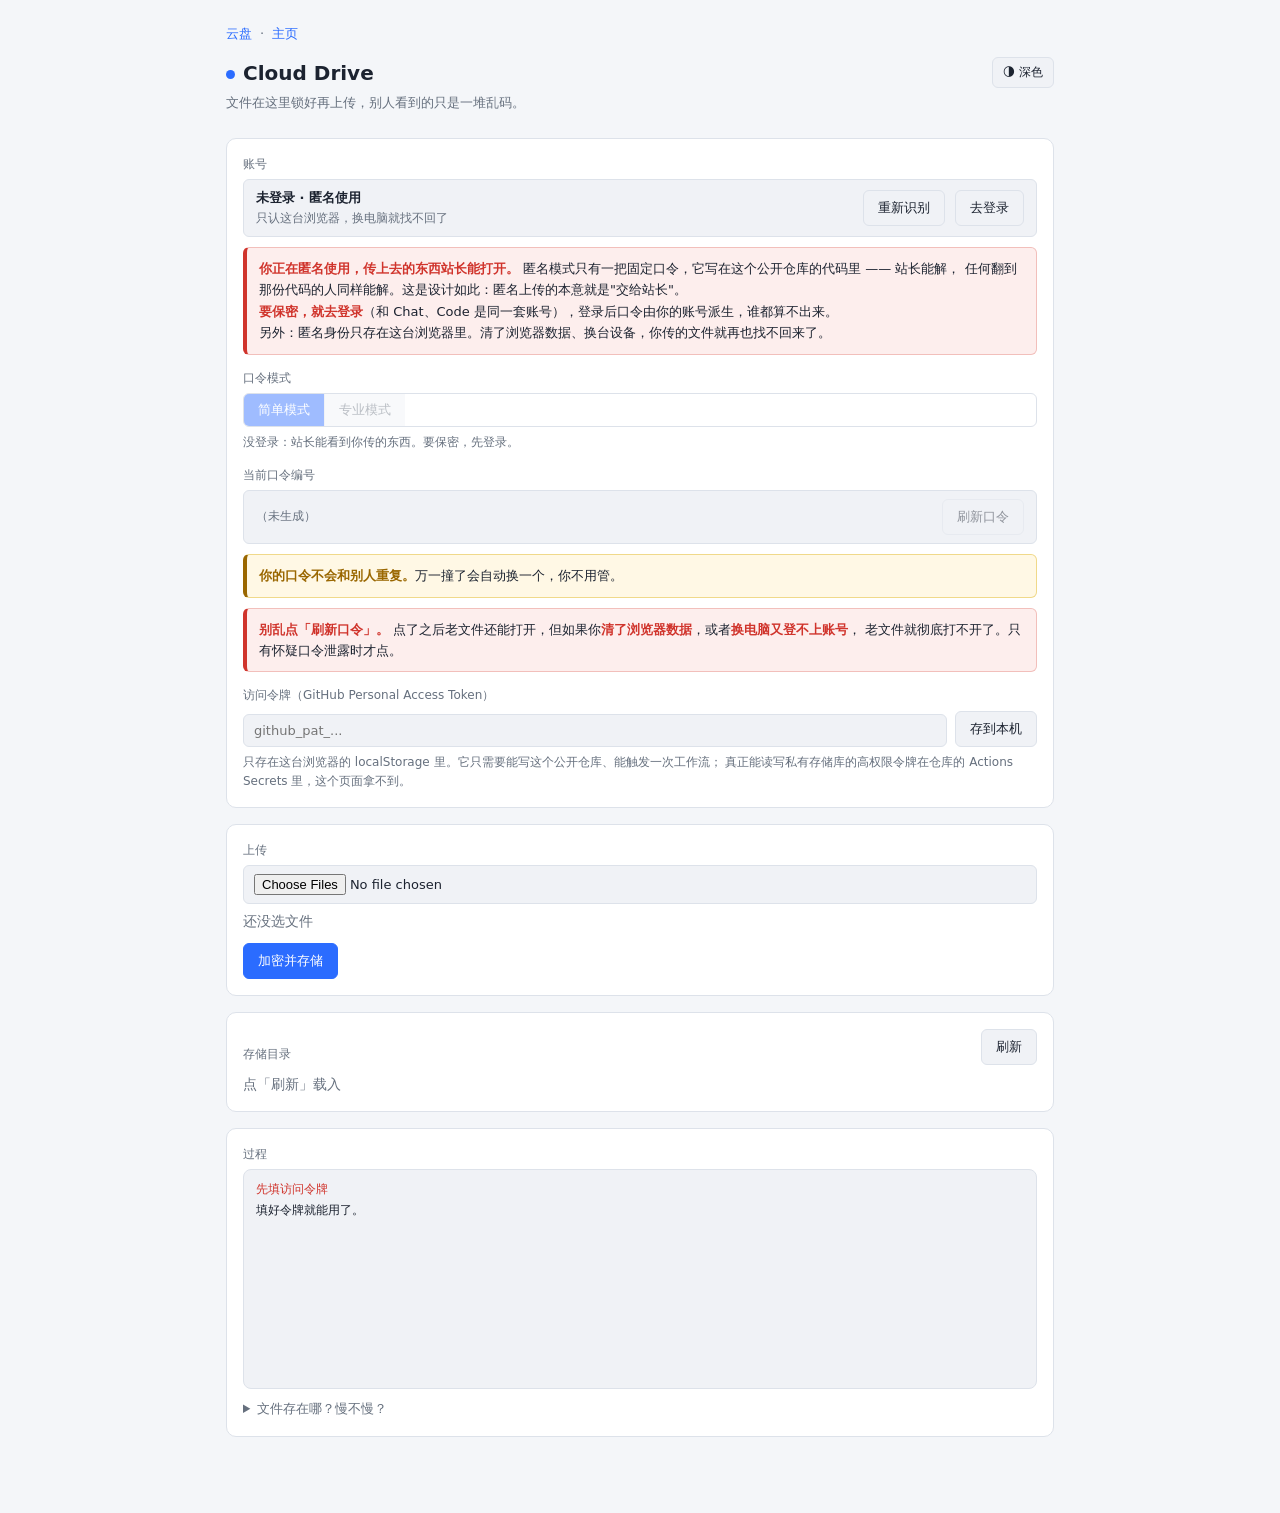
==== index.html @ 60f42d3f "更新 index.html" ====
<!DOCTYPE html>
<html lang="zh-CN">
<head>
<meta charset="utf-8">
<meta name="viewport" content="width=device-width, initial-scale=1">
<title>Cloud Drive</title>
<link rel="stylesheet" href="css/style.css">
<script>
  /* 主题：默认浅色。在页面画出来之前就定好，避免闪一下白 */
  (function () {
    var t = 'light';
    try { t = localStorage.getItem('cloud_drive_theme') || 'light'; } catch (e) {}
    document.documentElement.setAttribute('data-theme', t);
  })();
</script>
</head>
<body>
<div class="wrap">

  <nav class="nav">
    <a href="https://liuyiming2024.github.io/Cloud/">云盘</a>
    <span class="sep">·</span>
    <a href="https://liuyiming2024.github.io/">主页</a>
  </nav>


  <div class="top">
    <div class="grow">
      <h1><span class="dot"></span>Cloud Drive</h1>
      <div class="sub">文件在这里锁好再上传，别人看到的只是一堆乱码。</div>
    </div>
    <button id="theme" class="themebtn" title="切换浅色/深色">🌗 深色</button>
  </div>

  <!-- 账号与口令模式 -->
  <div class="panel">
    <label>账号</label>
    <div class="acct">
      <div class="who">
        <div class="nick" id="whoNick">未登录</div>
        <div class="src" id="whoSrc">在 Chat 或 Code 登录后回到本页，会自动认出你</div>
      </div>
      <button id="recheck">重新识别</button>
      <button id="toLogin">去登录</button>
      <button id="logout" style="display:none">退出</button>
    </div>
    <div id="needLogin" class="warn danger" style="display:none">
      <b>你正在匿名使用，传上去的东西站长能打开。</b>
      匿名模式只有一把固定口令，它写在这个公开仓库的代码里 —— 站长能解，
      任何翻到那份代码的人同样能解。这是设计如此：匿名上传的本意就是"交给站长"。
      <br><b>要保密，就去登录</b>（和 Chat、Code 是同一套账号），登录后口令由你的账号派生，谁都算不出来。
      <br>另外：匿名身份只存在这台浏览器里。清了浏览器数据、换台设备，你传的文件就再也找不回来了。
    </div>

    <div style="margin-top:14px">
      <label>口令模式</label>
      <div class="seg" id="modeSeg">
        <button data-mode="simple" class="on">简单模式</button>
        <button data-mode="pro">专业模式</button>
      </div>
      <div class="hint" id="modeHint"></div>
    </div>

    <!-- 简单模式：口令由账号算出 -->
    <div id="simpleBox" style="margin-top:14px">
      <label>当前口令编号</label>
      <div class="acct">
        <div class="who"><span class="kid" id="kidText">（未生成）</span></div>
        <button id="refreshKey">刷新口令</button>
      </div>
      <div class="warn">
        <b>你的口令不会和别人重复。</b>万一撞了会自动换一个，你不用管。
      </div>
      <div class="warn danger">
        <b>别乱点「刷新口令」。</b>
        点了之后老文件还能打开，但如果你<b>清了浏览器数据</b>，或者<b>换电脑又登不上账号</b>，
        老文件就彻底打不开了。只有怀疑口令泄露时才点。
      </div>
    </div>

    <!-- 专业模式：口令自己定 -->
    <div id="proBox" style="margin-top:14px; display:none">
      <label for="pass">加密口令</label>
      <input id="pass" type="password" placeholder="你自己定，谁都算不出来" autocomplete="new-password">
      <div class="warn danger">
        <b>口令忘了就完了。</b>没有找回，没有客服，文件永久打不开。
      </div>
      <div style="margin-top:12px">
        <label>专业档附加</label>
        <label class="cb"><input type="checkbox" id="optZip" checked> 压缩后加密</label>
        <label class="cb"><input type="checkbox" id="optVol"> 分卷（每卷 8MB，坏了只补那一卷）</label>
        <label class="cb"><input type="checkbox" id="optVerify"> 传完自动校验一遍</label>
        <div class="hint">
          分卷会让上传轮数变多，小文件勾它只会更慢。丢任何一卷，整份文件都解不开 ——
          它换来的是"单卷失败只需重传那一卷"，不是"丢几卷还能救回来"。
        </div>
      </div>

      <div style="margin-top:12px" class="row2">
        <button id="btnManifest">导出校验清单</button>
        <button id="btnVerify">校验全部</button>
        <button id="btnExport">批量导出（ZIP）</button>
      </div>
      <div class="hint">批量导出会逐个解密再打包，文件多的时候要等一会儿。</div>

      <div class="warn">
        <b>专业档会先压缩再加密。</b>
        文本、代码、日志能压掉大半；照片、视频本来就压过了，压了也不会变小 ——
        遇到这种会自动存原样，不会为了"看着专业"把文件撑大。
        压缩方式写在密文里，下载时自动还原，不用你记。
      </div>
    </div>

    <div style="margin-top:14px" id="tokenBox">
      <label for="token">访问令牌（GitHub Personal Access Token）</label>
      <div class="row2">
        <div><input id="token" type="password" placeholder="github_pat_..." autocomplete="off"></div>
        <button id="saveToken">存到本机</button>
      </div>
      <div class="hint">
        只存在这台浏览器的 localStorage 里。它只需要能写这个公开仓库、能触发一次工作流；
        真正能读写私有存储库的高权限令牌在仓库的 Actions Secrets 里，这个页面拿不到。
      </div>
    </div>
  </div>

  <div class="panel">
    <label>上传</label>
    <input id="pick" type="file" multiple>
    <div id="picked" style="margin-top:6px"><span class="dim">还没选文件</span></div>
    <div style="margin-top:10px">
      <button id="upload" class="primary">加密并存储</button>
    </div>
  </div>

  <div class="panel">
    <div class="row2" style="margin-bottom:8px">
      <div><label style="margin:0">存储目录</label></div>
      <button id="refresh">刷新</button>
    </div>
    <div id="list"><div class="dim">点「刷新」载入</div></div>
  </div>

  <div class="panel">
    <label>过程</label>
    <div id="log"></div>
    <details>
      <summary>文件存在哪？慢不慢？</summary>
      <p>文件先在这台电脑上锁好，再搬到一个不公开的仓库里存着。搬的过程不需要你管。</p>
      <p>锁文件的钥匙只有你有（登录后），我们看不到，也存不下。</p>
      <p><strong>慢</strong>：上传下载都要等一会儿，通常几十秒。单文件最大 2GB。</p>
    </details>
  </div>

</div>

<script src="js/config.js"></script>
<script>/* 配了后端就把令牌框收起来，游客不用管它 */addEventListener("DOMContentLoaded",function(){if(window.CloudCfg&&window.CloudCfg.worker){var b=document.getElementById("tokenBox");if(b)b.style.display="none";}});</script>
<script src="js/crypto.js"></script>
<script src="js/auth.js"></script>
<script src="js/identity.js"></script>
<script src="js/api.js"></script>
<script src="js/pro.js"></script>
<script src="js/pageapi.js"></script>
<script src="js/bridge.js"></script>
<script src="js/app.js"></script>
</body>
</html>
---- css/style.css ----
/* Cloud Drive · 样式
 * 自己手写，不引任何第三方库、不用外部字体、不用图标包。
 * 配色是中性灰蓝，不对应任何现成产品。
 */
/* 默认浅色。想要暗色就在 <html> 上加 data-theme="dark" */
:root {
  --bg: #f4f6f9;
  --panel: #ffffff;
  --panel2: #f0f2f6;
  --line: #dde2ea;
  --text: #1c2330;
  --dim: #66707e;
  --accent: #2b6cff;
  --ok: #178a63;
  --err: #d0342c;
  --warn: #9a6700;
  --warnbg: #fff8e5;
  --warnline: #f0d98a;
  --errbg: #fdeeed;
  --errline: #f2bfbb;
}
:root[data-theme="dark"] {
  --bg: #12161c;
  --panel: #1a1f27;
  --panel2: #212834;
  --line: #2c3542;
  --text: #dde3ec;
  --dim: #8b96a5;
  --accent: #5b8cff;
  --ok: #4ec9a0;
  --err: #ff6b6b;
  --warn: #e0b341;
  --warnbg: #2a2418;
  --warnline: #5c4d1e;
  --errbg: #2c1a1a;
  --errline: #5c2a28;
}

* { box-sizing: border-box; }

body {
  margin: 0;
  background: var(--bg);
  color: var(--text);
  font: 14px/1.6 system-ui, -apple-system, "Segoe UI", "Noto Sans", sans-serif;
}

.wrap {
  max-width: 860px;
  margin: 0 auto;
  padding: 24px 16px 60px;
}

h1 {
  font-size: 20px;
  margin: 0 0 4px;
  font-weight: 600;
}
h1 .dot {
  display: inline-block;
  width: 9px; height: 9px;
  border-radius: 50%;
  background: var(--accent);
  margin-right: 8px;
  vertical-align: 1px;
}
.sub { color: var(--dim); font-size: 13px; margin-bottom: 20px; }

.panel {
  background: var(--panel);
  border: 1px solid var(--line);
  border-radius: 10px;
  padding: 16px;
  margin-bottom: 16px;
}

label {
  display: block;
  font-size: 12px;
  color: var(--dim);
  margin: 0 0 5px;
}

input[type=text], input[type=password], input[type=file] {
  width: 100%;
  background: var(--panel2);
  border: 1px solid var(--line);
  border-radius: 6px;
  color: var(--text);
  padding: 8px 10px;
  font-size: 13px;
  font-family: inherit;
}
input:focus { outline: none; border-color: var(--accent); }

.row2 { display: flex; gap: 8px; align-items: flex-end; }
.row2 > div { flex: 1; }

button {
  background: var(--panel2);
  border: 1px solid var(--line);
  color: var(--text);
  border-radius: 6px;
  padding: 8px 14px;
  font-size: 13px;
  font-family: inherit;
  cursor: pointer;
}
button:hover:not(:disabled) { border-color: var(--accent); color: #fff; }
button:disabled { opacity: .45; cursor: default; }
button.primary { background: var(--accent); border-color: var(--accent); color: #fff; }
button.primary:hover:not(:disabled) { filter: brightness(1.1); }

.hint {
  color: var(--dim);
  font-size: 12px;
  margin-top: 6px;
}

.chip {
  display: inline-block;
  background: var(--panel2);
  border: 1px solid var(--line);
  border-radius: 999px;
  padding: 3px 11px;
  font-size: 12px;
  margin: 3px 4px 0 0;
}

.dim { color: var(--dim); }

/* 文件列表 */
.row {
  display: grid;
  grid-template-columns: 1fr 78px 92px 62px 62px;
  gap: 8px;
  align-items: center;
  padding: 8px 0;
  border-bottom: 1px solid var(--line);
}
.row:last-child { border-bottom: none; }
.nm { overflow: hidden; text-overflow: ellipsis; white-space: nowrap; }
.sz, .at { color: var(--dim); font-size: 12px; }
.row button { padding: 4px 8px; font-size: 12px; }
.row .rm { color: var(--err); }
.row .rm:hover { border-color: var(--err); color: var(--err); }

/* 日志 */
#log {
  background: var(--panel2);
  border: 1px solid var(--line);
  border-radius: 8px;
  padding: 10px 12px;
  height: 220px;
  overflow-y: auto;
  font-family: ui-monospace, SFMono-Regular, Menlo, Consolas, monospace;
  font-size: 12px;
  line-height: 1.7;
}
.log-line { color: var(--text); white-space: pre-wrap; word-break: break-all; }
.log-line.ok { color: var(--ok); }
.log-line.err { color: var(--err); }

/* 说明区 */
details { margin-top: 10px; }
summary { cursor: pointer; color: var(--dim); font-size: 13px; }
details p { color: var(--dim); font-size: 13px; margin: 8px 0; }
code {
  background: var(--panel2);
  padding: 1px 5px;
  border-radius: 4px;
  font-size: 12px;
}

@media (max-width: 560px) {
  .row { grid-template-columns: 1fr 70px 56px 56px; }
  .at { display: none; }
}

/* ---------- 警告 ---------- */
.warn {
  background: var(--warnbg);
  border: 1px solid var(--warnline);
  border-left: 4px solid var(--warn);
  border-radius: 6px;
  padding: 10px 12px;
  margin: 10px 0;
  font-size: 13px;
  line-height: 1.65;
  color: var(--text);
}
.warn b { color: var(--warn); }
.warn.danger {
  background: var(--errbg);
  border-color: var(--errline);
  border-left-color: var(--err);
}
.warn.danger b { color: var(--err); }

/* ---------- 模式选择 ---------- */
.seg { display: flex; gap: 0; border: 1px solid var(--line); border-radius: 6px; overflow: hidden; }
.seg button {
  border: none; border-radius: 0; background: var(--panel2);
  padding: 7px 14px; color: var(--dim);
}
.seg button + button { border-left: 1px solid var(--line); }
.seg button.on { background: var(--accent); color: #fff; }
.seg button:hover:not(.on) { color: var(--text); }

/* ---------- 账号条 ---------- */
.acct {
  display: flex; align-items: center; gap: 10px;
  background: var(--panel2);
  border: 1px solid var(--line);
  border-radius: 6px; padding: 8px 12px; font-size: 13px;
}
.acct .who { flex: 1; }
.acct .who .nick { font-weight: 600; }
.acct .who .src { color: var(--dim); font-size: 12px; }

.kid { font-family: ui-monospace, Menlo, Consolas, monospace; font-size: 12px; color: var(--dim); }

/* ---------- 顶栏 ---------- */
.top { display: flex; align-items: flex-start; gap: 12px; margin-bottom: 4px; }
.top .grow { flex: 1; }
.themebtn { padding: 6px 10px; font-size: 12px; }

/* ---------- 勾选 ---------- */
.cb {
  display: flex; align-items: center; gap: 7px;
  font-size: 13px; color: var(--text);
  margin: 6px 0; cursor: pointer;
}
.cb input { width: 15px; height: 15px; accent-color: var(--accent); }

/* ---------- 列表多选 ---------- */
.row.pick { background: var(--panel2); }
.row input[type=checkbox] { width: 15px; height: 15px; accent-color: var(--accent); }

/* ---------- 顶部导航 ---------- */
.nav {
  display: flex; align-items: center; gap: 8px;
  margin-bottom: 12px; font-size: 13px;
}
.nav a { color: var(--accent); text-decoration: none; }
.nav a:hover { text-decoration: underline; }
.nav .sep { color: var(--dim); }
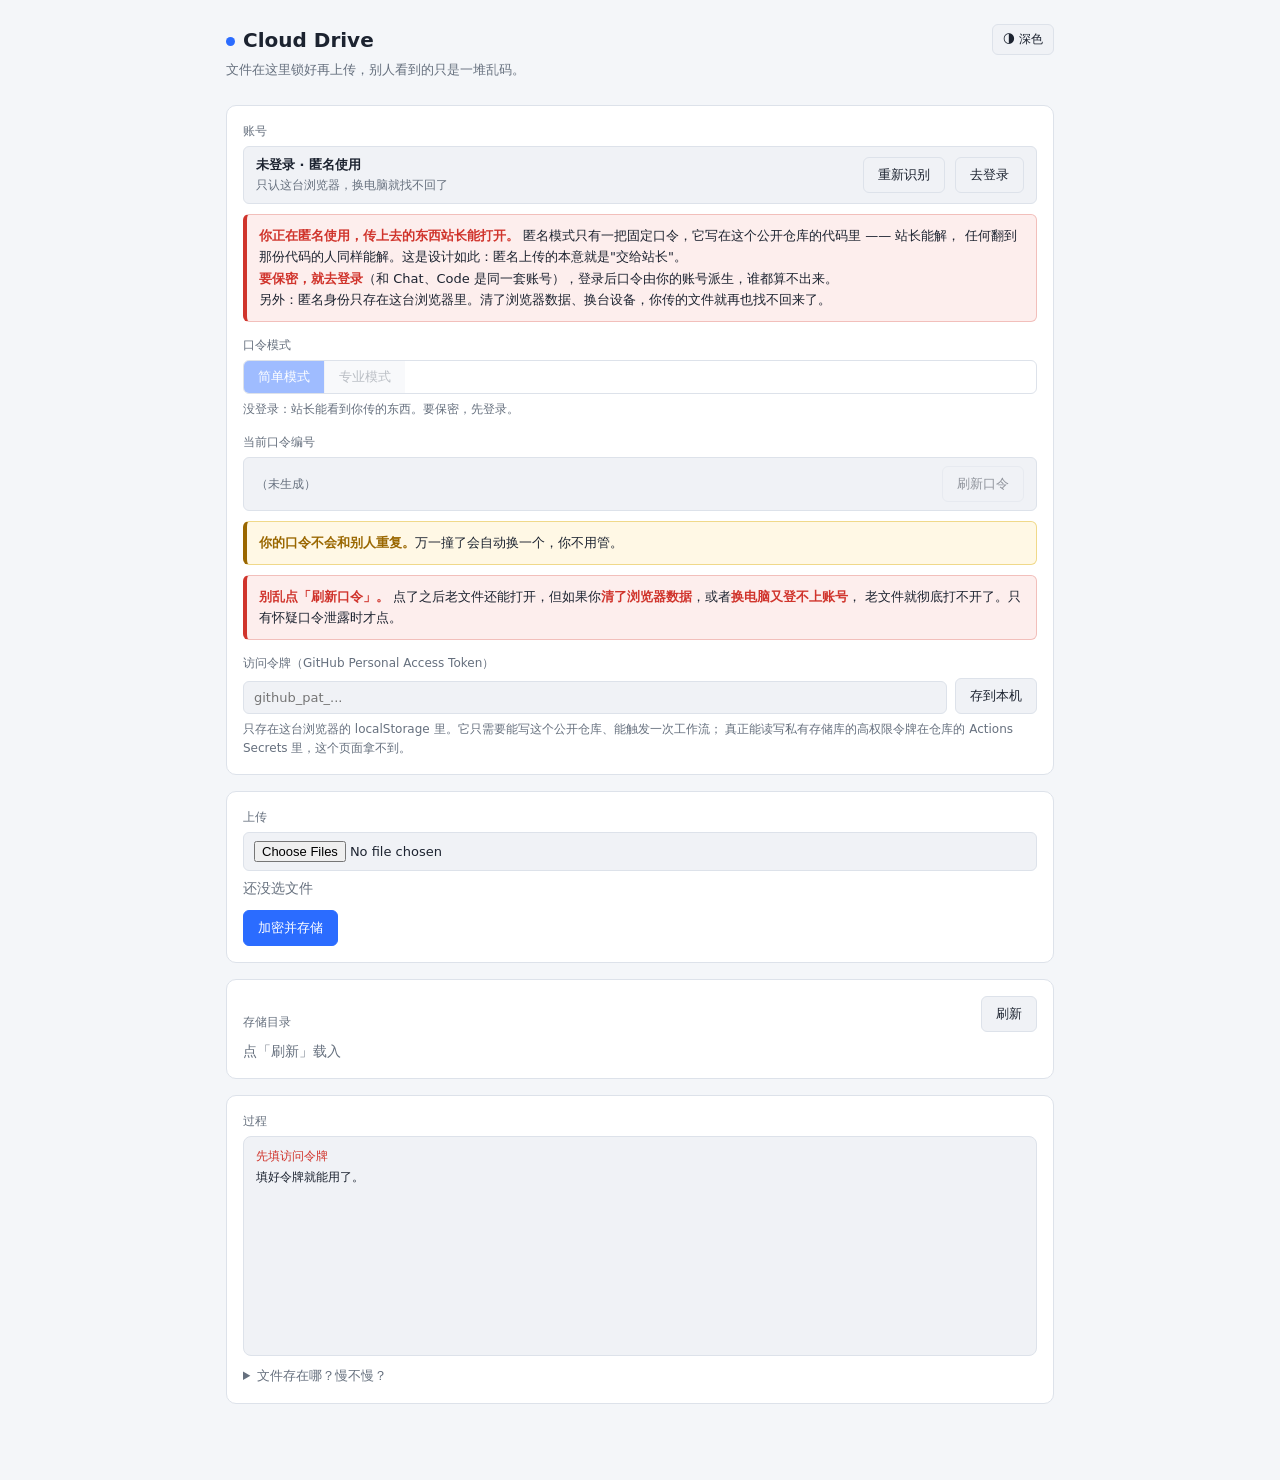
==== commit c8c29f64: "更新 index.html" ====
--- a/index.html
+++ b/index.html
@@ -16,12 +16,6 @@
 </head>
 <body>
 <div class="wrap">
-
-  <nav class="nav">
-    <a href="https://liuyiming2024.github.io/Cloud/">云盘</a>
-    <span class="sep">·</span>
-    <a href="https://liuyiming2024.github.io/">主页</a>
-  </nav>
 
 
   <div class="top">
--- a/css/style.css
+++ b/css/style.css
@@ -237,11 +237,3 @@
 .row.pick { background: var(--panel2); }
 .row input[type=checkbox] { width: 15px; height: 15px; accent-color: var(--accent); }
 
-/* ---------- 顶部导航 ---------- */
-.nav {
-  display: flex; align-items: center; gap: 8px;
-  margin-bottom: 12px; font-size: 13px;
-}
-.nav a { color: var(--accent); text-decoration: none; }
-.nav a:hover { text-decoration: underline; }
-.nav .sep { color: var(--dim); }
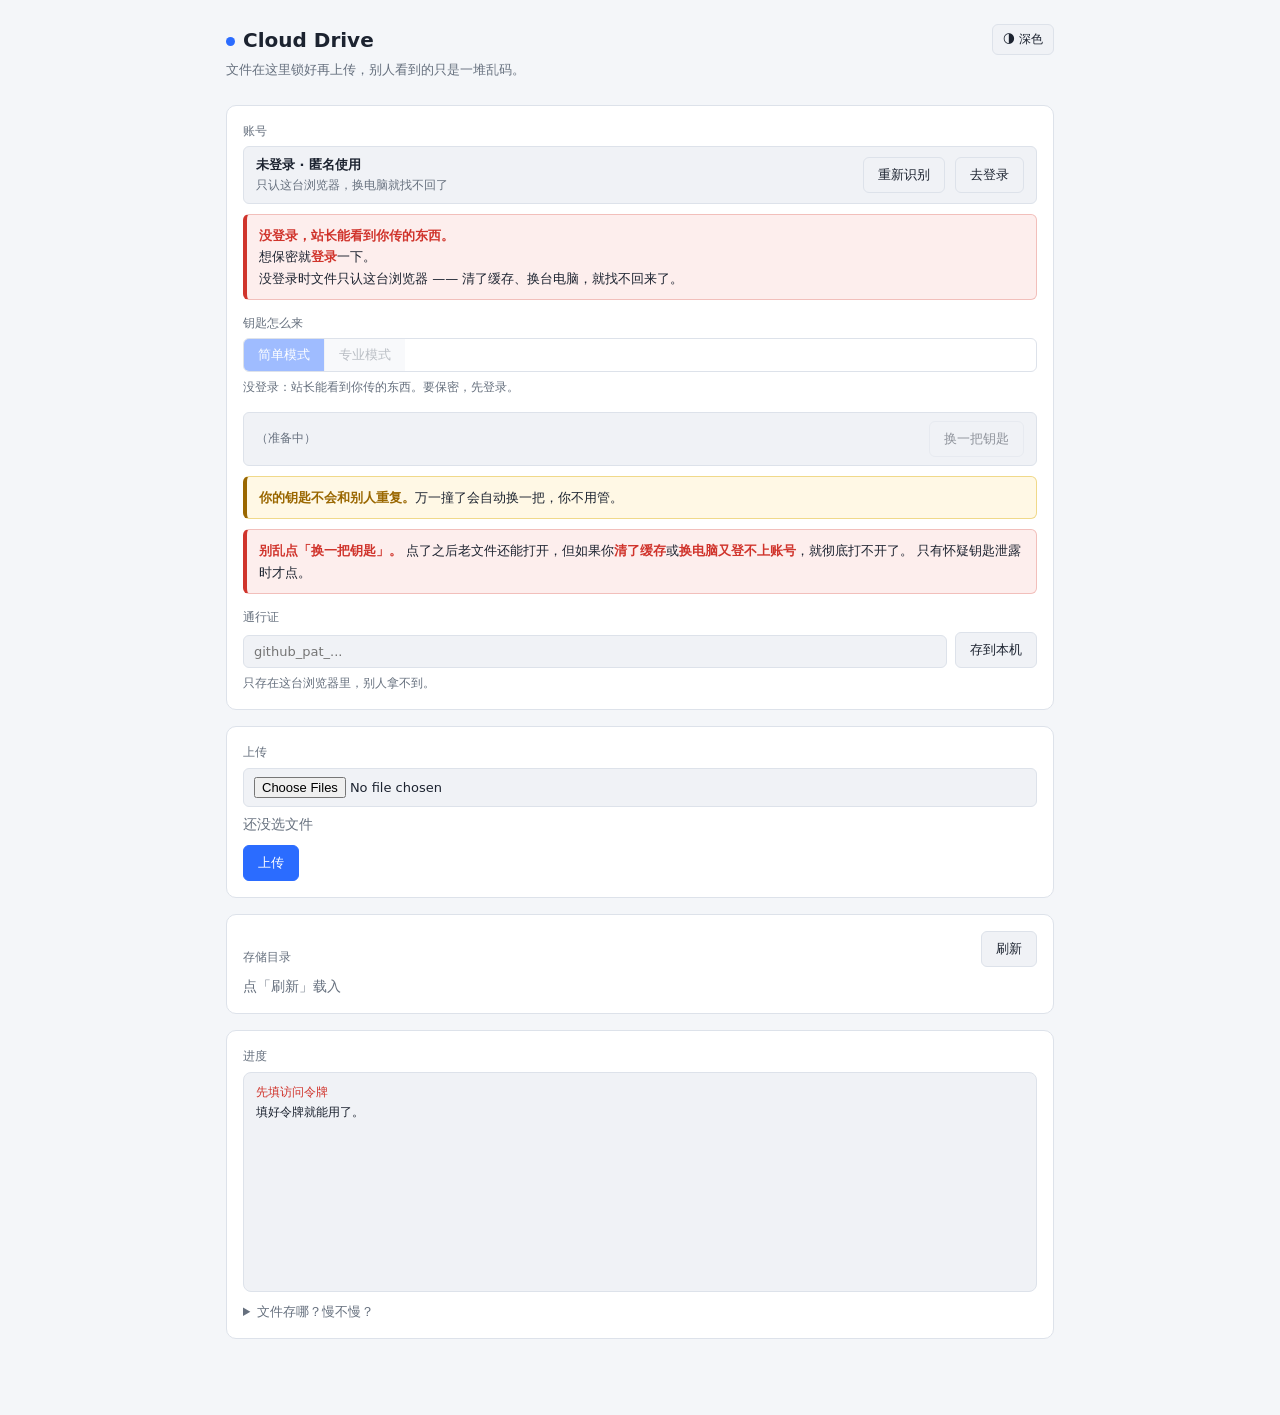
==== commit ef0293cb: "更新 index.html" ====
--- a/index.html
+++ b/index.html
@@ -32,22 +32,20 @@
     <div class="acct">
       <div class="who">
         <div class="nick" id="whoNick">未登录</div>
-        <div class="src" id="whoSrc">在 Chat 或 Code 登录后回到本页，会自动认出你</div>
+        <div class="src" id="whoSrc">登录后回来就认得你</div>
       </div>
       <button id="recheck">重新识别</button>
       <button id="toLogin">去登录</button>
       <button id="logout" style="display:none">退出</button>
     </div>
     <div id="needLogin" class="warn danger" style="display:none">
-      <b>你正在匿名使用，传上去的东西站长能打开。</b>
-      匿名模式只有一把固定口令，它写在这个公开仓库的代码里 —— 站长能解，
-      任何翻到那份代码的人同样能解。这是设计如此：匿名上传的本意就是"交给站长"。
-      <br><b>要保密，就去登录</b>（和 Chat、Code 是同一套账号），登录后口令由你的账号派生，谁都算不出来。
-      <br>另外：匿名身份只存在这台浏览器里。清了浏览器数据、换台设备，你传的文件就再也找不回来了。
+      <b>没登录，站长能看到你传的东西。</b>
+      <br>想保密就<b>登录</b>一下。
+      <br>没登录时文件只认这台浏览器 —— 清了缓存、换台电脑，就找不回来了。
     </div>
 
     <div style="margin-top:14px">
-      <label>口令模式</label>
+      <label>钥匙怎么来</label>
       <div class="seg" id="modeSeg">
         <button data-mode="simple" class="on">简单模式</button>
         <button data-mode="pro">专业模式</button>
@@ -57,63 +55,60 @@
 
     <!-- 简单模式：口令由账号算出 -->
     <div id="simpleBox" style="margin-top:14px">
-      <label>当前口令编号</label>
       <div class="acct">
-        <div class="who"><span class="kid" id="kidText">（未生成）</span></div>
-        <button id="refreshKey">刷新口令</button>
+        <div class="who"><span class="kid" id="kidText">（准备中）</span></div>
+        <button id="refreshKey">换一把钥匙</button>
       </div>
       <div class="warn">
-        <b>你的口令不会和别人重复。</b>万一撞了会自动换一个，你不用管。
+        <b>你的钥匙不会和别人重复。</b>万一撞了会自动换一把，你不用管。
       </div>
       <div class="warn danger">
-        <b>别乱点「刷新口令」。</b>
-        点了之后老文件还能打开，但如果你<b>清了浏览器数据</b>，或者<b>换电脑又登不上账号</b>，
-        老文件就彻底打不开了。只有怀疑口令泄露时才点。
+        <b>别乱点「换一把钥匙」。</b>
+        点了之后老文件还能打开，但如果你<b>清了缓存</b>或<b>换电脑又登不上账号</b>，就彻底打不开了。
+        只有怀疑钥匙泄露时才点。
       </div>
     </div>
 
     <!-- 专业模式：口令自己定 -->
     <div id="proBox" style="margin-top:14px; display:none">
-      <label for="pass">加密口令</label>
-      <input id="pass" type="password" placeholder="你自己定，谁都算不出来" autocomplete="new-password">
+      <label for="pass">钥匙</label>
+      <input id="pass" type="password" placeholder="你自己定，谁都猜不到" autocomplete="new-password">
       <div class="warn danger">
-        <b>口令忘了就完了。</b>没有找回，没有客服，文件永久打不开。
+        <b>钥匙忘了就完了。</b>没有找回，没有客服，文件永久打不开。
       </div>
       <div style="margin-top:12px">
-        <label>专业档附加</label>
-        <label class="cb"><input type="checkbox" id="optZip" checked> 压缩后加密</label>
-        <label class="cb"><input type="checkbox" id="optVol"> 分卷（每卷 8MB，坏了只补那一卷）</label>
-        <label class="cb"><input type="checkbox" id="optVerify"> 传完自动校验一遍</label>
+        <label>额外选项</label>
+        <label class="cb"><input type="checkbox" id="optZip" checked> 压小一点再存</label>
+        <label class="cb"><input type="checkbox" id="optVol"> 切成小块存（每块 8MB）</label>
+        <label class="cb"><input type="checkbox" id="optVerify"> 存完检查一下有没有坏</label>
         <div class="hint">
-          分卷会让上传轮数变多，小文件勾它只会更慢。丢任何一卷，整份文件都解不开 ——
-          它换来的是"单卷失败只需重传那一卷"，不是"丢几卷还能救回来"。
+          切成小块后，某一块没传好可以只补那一块。但少任何一块，整个文件都打不开。
+          小文件不用勾，勾了反而慢。
         </div>
       </div>
 
       <div style="margin-top:12px" class="row2">
-        <button id="btnManifest">导出校验清单</button>
-        <button id="btnVerify">校验全部</button>
-        <button id="btnExport">批量导出（ZIP）</button>
+        <button id="btnManifest">导出清单</button>
+        <button id="btnVerify">检查全部</button>
+        <button id="btnExport">打包下载</button>
       </div>
-      <div class="hint">批量导出会逐个解密再打包，文件多的时候要等一会儿。</div>
+      <div class="hint">打包下载会一个个解开再打包，文件多的时候要等一会儿。</div>
 
       <div class="warn">
-        <b>专业档会先压缩再加密。</b>
-        文本、代码、日志能压掉大半；照片、视频本来就压过了，压了也不会变小 ——
-        遇到这种会自动存原样，不会为了"看着专业"把文件撑大。
-        压缩方式写在密文里，下载时自动还原，不用你记。
+        <b>会先压小再锁。</b>
+        文档、表格能压掉大半；照片、视频本来就压过了，压了也不会变小 ——
+        遇到这种就原样存，不会白费功夫。下载时自动还原，不用你记。
       </div>
     </div>
 
     <div style="margin-top:14px" id="tokenBox">
-      <label for="token">访问令牌（GitHub Personal Access Token）</label>
+      <label for="token">通行证</label>
       <div class="row2">
         <div><input id="token" type="password" placeholder="github_pat_..." autocomplete="off"></div>
         <button id="saveToken">存到本机</button>
       </div>
       <div class="hint">
-        只存在这台浏览器的 localStorage 里。它只需要能写这个公开仓库、能触发一次工作流；
-        真正能读写私有存储库的高权限令牌在仓库的 Actions Secrets 里，这个页面拿不到。
+        只存在这台浏览器里，别人拿不到。
       </div>
     </div>
   </div>
@@ -123,7 +118,7 @@
     <input id="pick" type="file" multiple>
     <div id="picked" style="margin-top:6px"><span class="dim">还没选文件</span></div>
     <div style="margin-top:10px">
-      <button id="upload" class="primary">加密并存储</button>
+      <button id="upload" class="primary">上传</button>
     </div>
   </div>
 
@@ -136,13 +131,13 @@
   </div>
 
   <div class="panel">
-    <label>过程</label>
+    <label>进度</label>
     <div id="log"></div>
     <details>
-      <summary>文件存在哪？慢不慢？</summary>
-      <p>文件先在这台电脑上锁好，再搬到一个不公开的仓库里存着。搬的过程不需要你管。</p>
-      <p>锁文件的钥匙只有你有（登录后），我们看不到，也存不下。</p>
-      <p><strong>慢</strong>：上传下载都要等一会儿，通常几十秒。单文件最大 2GB。</p>
+      <summary>文件存哪？慢不慢？</summary>
+      <p>文件先在这台电脑上锁好，再搬到存东西的地方。搬的过程不用你管。</p>
+      <p>钥匙只有你有（登录后）。我们看不到，也没存。</p>
+      <p><strong>慢</strong>：上传下载都要等一会儿，通常几十秒。单个文件最大 2GB。</p>
     </details>
   </div>
 
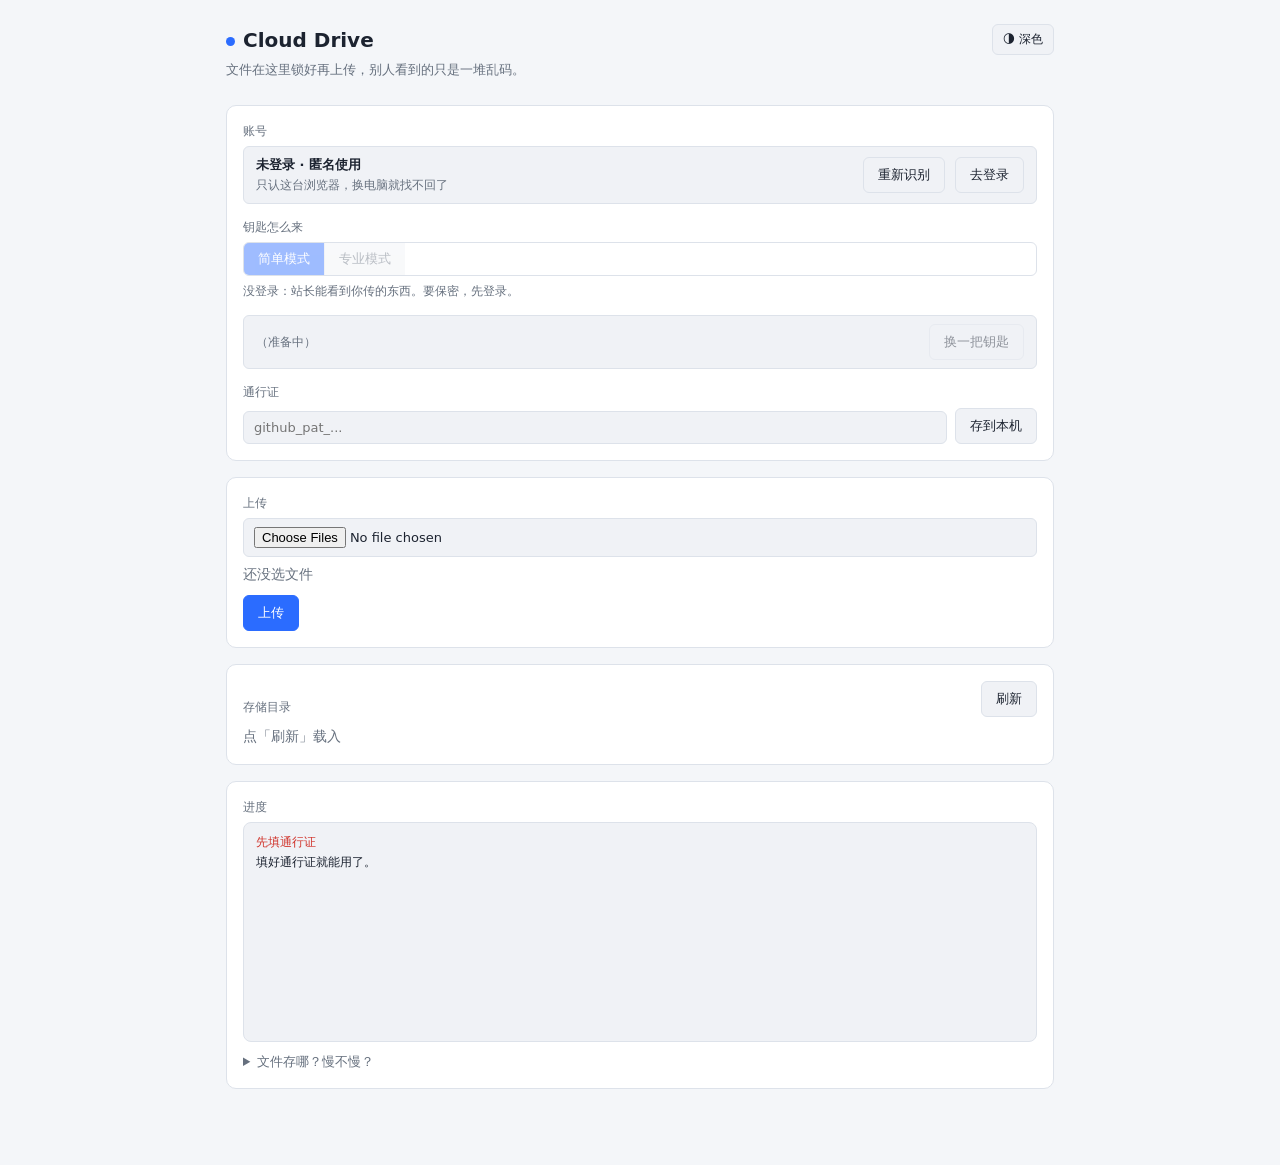
==== commit 07862d65: "更新 index.html" ====
--- a/index.html
+++ b/index.html
@@ -38,11 +38,6 @@
       <button id="toLogin">去登录</button>
       <button id="logout" style="display:none">退出</button>
     </div>
-    <div id="needLogin" class="warn danger" style="display:none">
-      <b>没登录，站长能看到你传的东西。</b>
-      <br>想保密就<b>登录</b>一下。
-      <br>没登录时文件只认这台浏览器 —— 清了缓存、换台电脑，就找不回来了。
-    </div>
 
     <div style="margin-top:14px">
       <label>钥匙怎么来</label>
@@ -59,45 +54,23 @@
         <div class="who"><span class="kid" id="kidText">（准备中）</span></div>
         <button id="refreshKey">换一把钥匙</button>
       </div>
-      <div class="warn">
-        <b>你的钥匙不会和别人重复。</b>万一撞了会自动换一把，你不用管。
-      </div>
-      <div class="warn danger">
-        <b>别乱点「换一把钥匙」。</b>
-        点了之后老文件还能打开，但如果你<b>清了缓存</b>或<b>换电脑又登不上账号</b>，就彻底打不开了。
-        只有怀疑钥匙泄露时才点。
-      </div>
     </div>
 
     <!-- 专业模式：口令自己定 -->
     <div id="proBox" style="margin-top:14px; display:none">
       <label for="pass">钥匙</label>
       <input id="pass" type="password" placeholder="你自己定，谁都猜不到" autocomplete="new-password">
-      <div class="warn danger">
-        <b>钥匙忘了就完了。</b>没有找回，没有客服，文件永久打不开。
-      </div>
       <div style="margin-top:12px">
         <label>额外选项</label>
         <label class="cb"><input type="checkbox" id="optZip" checked> 压小一点再存</label>
         <label class="cb"><input type="checkbox" id="optVol"> 切成小块存（每块 8MB）</label>
         <label class="cb"><input type="checkbox" id="optVerify"> 存完检查一下有没有坏</label>
-        <div class="hint">
-          切成小块后，某一块没传好可以只补那一块。但少任何一块，整个文件都打不开。
-          小文件不用勾，勾了反而慢。
-        </div>
       </div>
 
       <div style="margin-top:12px" class="row2">
         <button id="btnManifest">导出清单</button>
         <button id="btnVerify">检查全部</button>
         <button id="btnExport">打包下载</button>
-      </div>
-      <div class="hint">打包下载会一个个解开再打包，文件多的时候要等一会儿。</div>
-
-      <div class="warn">
-        <b>会先压小再锁。</b>
-        文档、表格能压掉大半；照片、视频本来就压过了，压了也不会变小 ——
-        遇到这种就原样存，不会白费功夫。下载时自动还原，不用你记。
       </div>
     </div>
 
@@ -106,9 +79,6 @@
       <div class="row2">
         <div><input id="token" type="password" placeholder="github_pat_..." autocomplete="off"></div>
         <button id="saveToken">存到本机</button>
-      </div>
-      <div class="hint">
-        只存在这台浏览器里，别人拿不到。
       </div>
     </div>
   </div>
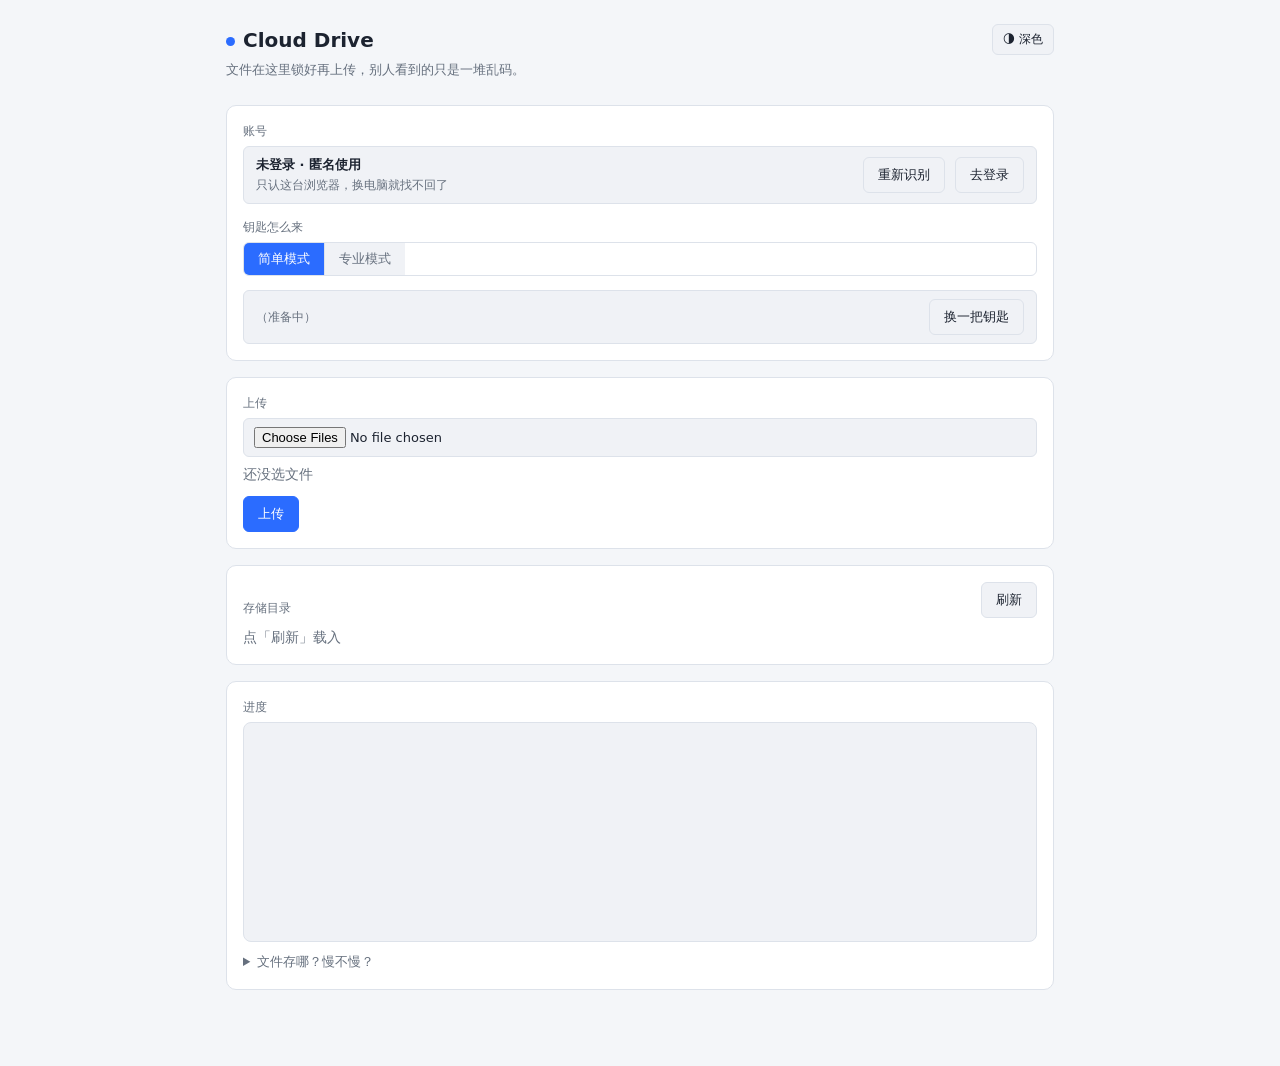
==== commit be026340: "更新 index.html" ====
--- a/index.html
+++ b/index.html
@@ -73,14 +73,6 @@
         <button id="btnExport">打包下载</button>
       </div>
     </div>
-
-    <div style="margin-top:14px" id="tokenBox">
-      <label for="token">通行证</label>
-      <div class="row2">
-        <div><input id="token" type="password" placeholder="github_pat_..." autocomplete="off"></div>
-        <button id="saveToken">存到本机</button>
-      </div>
-    </div>
   </div>
 
   <div class="panel">
@@ -114,7 +106,6 @@
 </div>
 
 <script src="js/config.js"></script>
-<script>/* 配了后端就把令牌框收起来，游客不用管它 */addEventListener("DOMContentLoaded",function(){if(window.CloudCfg&&window.CloudCfg.worker){var b=document.getElementById("tokenBox");if(b)b.style.display="none";}});</script>
 <script src="js/crypto.js"></script>
 <script src="js/auth.js"></script>
 <script src="js/identity.js"></script>
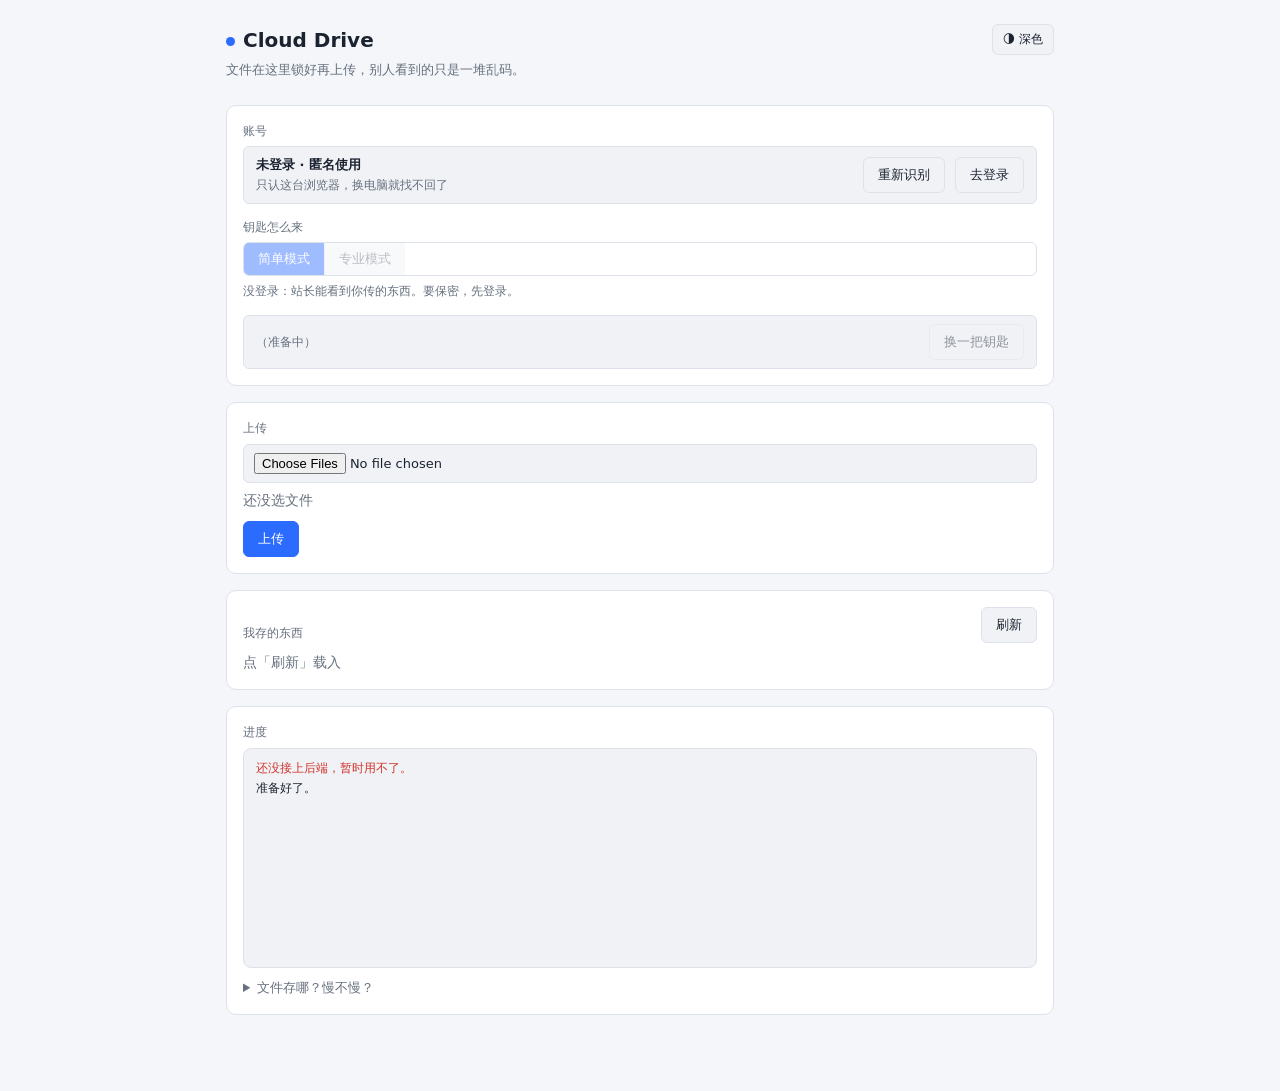
==== commit 378a1fae: "更新 index.html" ====
--- a/index.html
+++ b/index.html
@@ -86,7 +86,7 @@
 
   <div class="panel">
     <div class="row2" style="margin-bottom:8px">
-      <div><label style="margin:0">存储目录</label></div>
+      <div><label style="margin:0">我存的东西 <span id="quota"></span></label></div>
       <button id="refresh">刷新</button>
     </div>
     <div id="list"><div class="dim">点「刷新」载入</div></div>
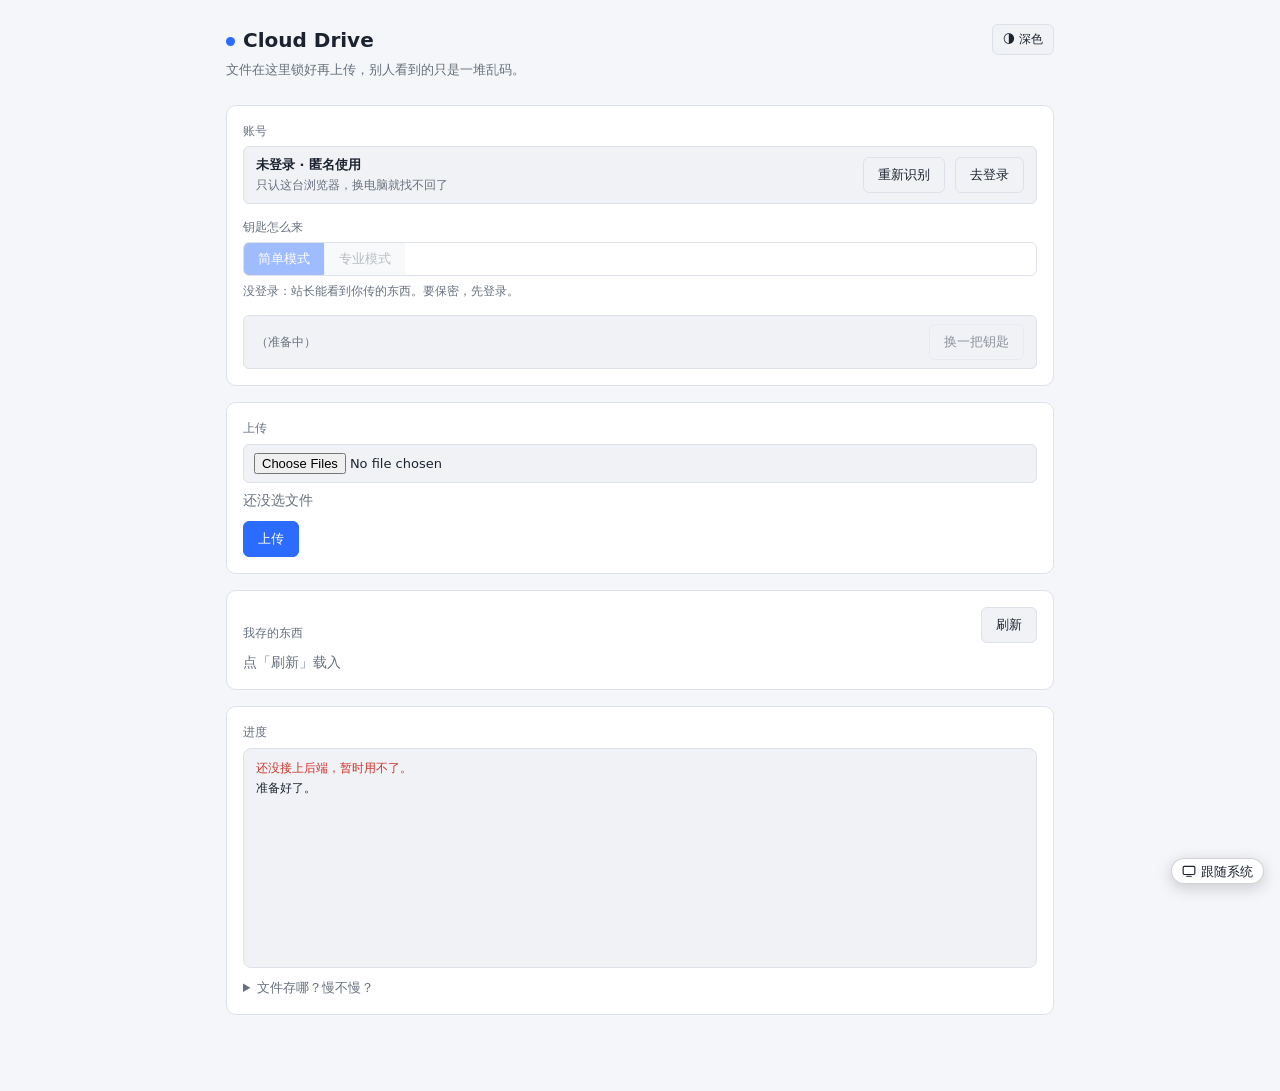
==== commit 8200fa5b: "style: 引用样式库 css_effect_map_collection，追加亮暗主题切换与视觉效果" ====
--- a/index.html
+++ b/index.html
@@ -13,6 +13,8 @@
     document.documentElement.setAttribute('data-theme', t);
   })();
 </script>
+<link rel="stylesheet" href="css/theme-plus.css">
+<script src="js/theme-plus.js"></script>
 </head>
 <body>
 <div class="wrap">
--- a/css/theme-plus.css
+++ b/css/theme-plus.css
@@ -0,0 +1,167 @@
+/* ==========================================================================
+   theme-plus.css
+   效果引用自样式库：liuyiming2024/css_effect_map_collection
+     · 主题切换实现方案/css变量实现.html  → CSS 变量覆盖式亮/暗切换
+     · 毛玻璃效果/index.html              → backdrop-filter 毛玻璃
+     · 滚动指示器/index.html              → 顶部滚动进度条
+     · css边框四角/index.html             → 卡片四角装饰
+     · 纯css气泡背景/index.css            → Hero 区气泡背景
+   本文件只做「追加」，不改动原有任何规则；
+   主题切换通过覆盖既有 :root 变量实现，因此原样式一行都不用改。
+   ========================================================================== */
+
+/* ---------- 1. 主题切换（CSS 变量覆盖法） ---------- */
+html { color-scheme: light; }
+html[data-theme="dark"] { color-scheme: dark; }
+
+html[data-theme="dark"] {
+  --bg:#0f1218; --panel:#171b22; --panel2:#1e232b; --line:#2a313b;
+  --text:#e3e8ef; --dim:#8b95a3; --accent:#6aa9ff;
+  --ok:#3fb950; --err:#ff7b72; --warn:#e3b341;
+  --warnbg:#2b2416; --warnline:#4d422a; --errbg:#2d1a19; --errline:#4d2b28;
+}
+
+/* 未手动指定时跟随系统 */
+@media (prefers-color-scheme: dark) {
+  html[data-theme="auto"] {
+  --bg:#0f1218; --panel:#171b22; --panel2:#1e232b; --line:#2a313b;
+  --text:#e3e8ef; --dim:#8b95a3; --accent:#6aa9ff;
+  --ok:#3fb950; --err:#ff7b72; --warn:#e3b341;
+  --warnbg:#2b2416; --warnline:#4d422a; --errbg:#2d1a19; --errline:#4d2b28;
+  }
+}
+
+/* 切换时的平滑过渡（限定在颜色属性，不影响布局性能） */
+body, .nav, .panel, .card, .hero, .btn, .btn-primary, .btn-ghost {
+  transition: background-color .25s ease, color .25s ease, border-color .25s ease;
+}
+@media (prefers-reduced-motion: reduce) {
+  * { transition: none !important; animation: none !important; }
+}
+
+/* ---------- 2. 毛玻璃效果 ---------- */
+/* 顶栏/导航做半透明 + 背景模糊，滚动时内容从下方透出 */
+.nav, #topbar, .glass {
+  -webkit-backdrop-filter: blur(20px) saturate(160%);
+  backdrop-filter: blur(20px) saturate(160%);
+  background: rgba(255, 255, 255, .72);
+}
+html[data-theme="dark"] .nav,
+html[data-theme="dark"] #topbar,
+html[data-theme="dark"] .glass {
+  background: rgba(23, 27, 34, .72);
+}
+/* 侧栏与浮层 */
+.sidebar, #sidebar, .modal, .dropdown {
+  -webkit-backdrop-filter: blur(14px);
+  backdrop-filter: blur(14px);
+}
+html[data-theme="dark"] .sidebar,
+html[data-theme="dark"] #sidebar,
+html[data-theme="dark"] .modal,
+html[data-theme="dark"] .dropdown {
+  background: rgba(23, 27, 34, .88);
+}
+
+/* ---------- 3. 滚动指示器 ---------- */
+#scroll-progress {
+  position: fixed;
+  top: 0; left: 0;
+  height: 3px;
+  width: 0;
+  z-index: 9999;
+  background: linear-gradient(90deg, var(--brand, #3b7ff2), #7ee787);
+  pointer-events: none;
+  transition: width .08s linear;
+}
+
+/* ---------- 4. CSS 边框四角 ---------- */
+/* 纯伪元素实现，不需要改 DOM，四角各画两条 1px 短线 */
+.corner-box { position: relative; }
+.corner-box::before {
+  content: "";
+  position: absolute;
+  inset: 0;
+  pointer-events: none;
+  --c: var(--brand, #3b7ff2);
+  background:
+    linear-gradient(var(--c), var(--c)) 0    0    / 14px 1px no-repeat,
+    linear-gradient(var(--c), var(--c)) 0    0    / 1px 14px no-repeat,
+    linear-gradient(var(--c), var(--c)) 100% 0    / 14px 1px no-repeat,
+    linear-gradient(var(--c), var(--c)) 100% 0    / 1px 14px no-repeat,
+    linear-gradient(var(--c), var(--c)) 0    100% / 14px 1px no-repeat,
+    linear-gradient(var(--c), var(--c)) 0    100% / 1px 14px no-repeat,
+    linear-gradient(var(--c), var(--c)) 100% 100% / 14px 1px no-repeat,
+    linear-gradient(var(--c), var(--c)) 100% 100% / 1px 14px no-repeat;
+  opacity: .55;
+}
+.corner-box:hover::before { opacity: 1; }
+
+/* ---------- 5. 纯 CSS 气泡背景 ---------- */
+.hero { position: relative; overflow: hidden; }
+.bubble-bgwall {
+  position: absolute;
+  inset: 0;
+  margin: 0;
+  padding: 0;
+  overflow: hidden;
+  list-style: none;
+  pointer-events: none;
+  z-index: 0;
+}
+.bubble-bgwall li {
+  position: absolute;
+  bottom: -60px;
+  display: block;
+  width: 22px;
+  height: 22px;
+  border-radius: 6px;
+  background-color: rgba(59, 127, 242, .16);
+  animation: bubble-up 16s linear infinite;
+}
+html[data-theme="dark"] .bubble-bgwall li { background-color: rgba(110, 170, 255, .20); }
+.bubble-bgwall li:nth-child(1)  { left: 10%; animation-duration: 15s; }
+.bubble-bgwall li:nth-child(2)  { left: 20%; width: 34px; height: 34px; animation-duration: 11s; animation-delay: 2s; }
+.bubble-bgwall li:nth-child(3)  { left: 25%; animation-duration: 13s; animation-delay: 4s; }
+.bubble-bgwall li:nth-child(4)  { left: 40%; width: 28px; height: 28px; animation-duration: 9s; }
+.bubble-bgwall li:nth-child(5)  { left: 70%; animation-duration: 14s; animation-delay: 1s; }
+.bubble-bgwall li:nth-child(6)  { left: 80%; width: 40px; height: 40px; animation-duration: 12s; animation-delay: 3s; }
+.bubble-bgwall li:nth-child(7)  { left: 32%; width: 46px; height: 46px; animation-duration: 17s; animation-delay: 2s; }
+.bubble-bgwall li:nth-child(8)  { left: 55%; width: 18px; height: 18px; animation-duration: 15s; animation-delay: 4s; }
+.bubble-bgwall li:nth-child(9)  { left: 25%; width: 20px; height: 20px; animation-duration: 12s; animation-delay: 2s; }
+.bubble-bgwall li:nth-child(10) { left: 85%; width: 44px; height: 44px; animation-duration: 16s; animation-delay: 5s; }
+@keyframes bubble-up {
+  0%   { opacity: 0;   transform: translateY(0)      rotate(0deg); }
+  15%  { opacity: .7; }
+  50%  { opacity: .9;  transform: translateY(-55vh)  rotate(90deg); }
+  100% { opacity: 0;   transform: translateY(-110vh) rotate(180deg); }
+}
+/* 让 Hero 里原有内容浮在气泡之上 */
+.hero > *:not(.bubble-bgwall) { position: relative; z-index: 1; }
+
+/* ---------- 6. 主题切换按钮 ---------- */
+.theme-toggle {
+  display: inline-flex;
+  align-items: center;
+  gap: 5px;
+  padding: 5px 10px;
+  font-size: 13px;
+  line-height: 1;
+  color: inherit;
+  cursor: pointer;
+  background: transparent;
+  border: 1px solid var(--border, rgba(128, 128, 128, .35));
+  border-radius: 999px;
+  transition: background-color .2s ease, border-color .2s ease;
+}
+.theme-toggle:hover { background: rgba(128, 128, 128, .12); }
+.theme-toggle svg { width: 14px; height: 14px; }
+/* 找不到导航容器时的浮动兜底位置 */
+.theme-toggle.is-floating {
+  position: fixed;
+  right: 16px;
+  bottom: 16px;
+  z-index: 9998;
+  background: var(--panel, #fff);
+  box-shadow: 0 4px 16px rgba(0, 0, 0, .18);
+}
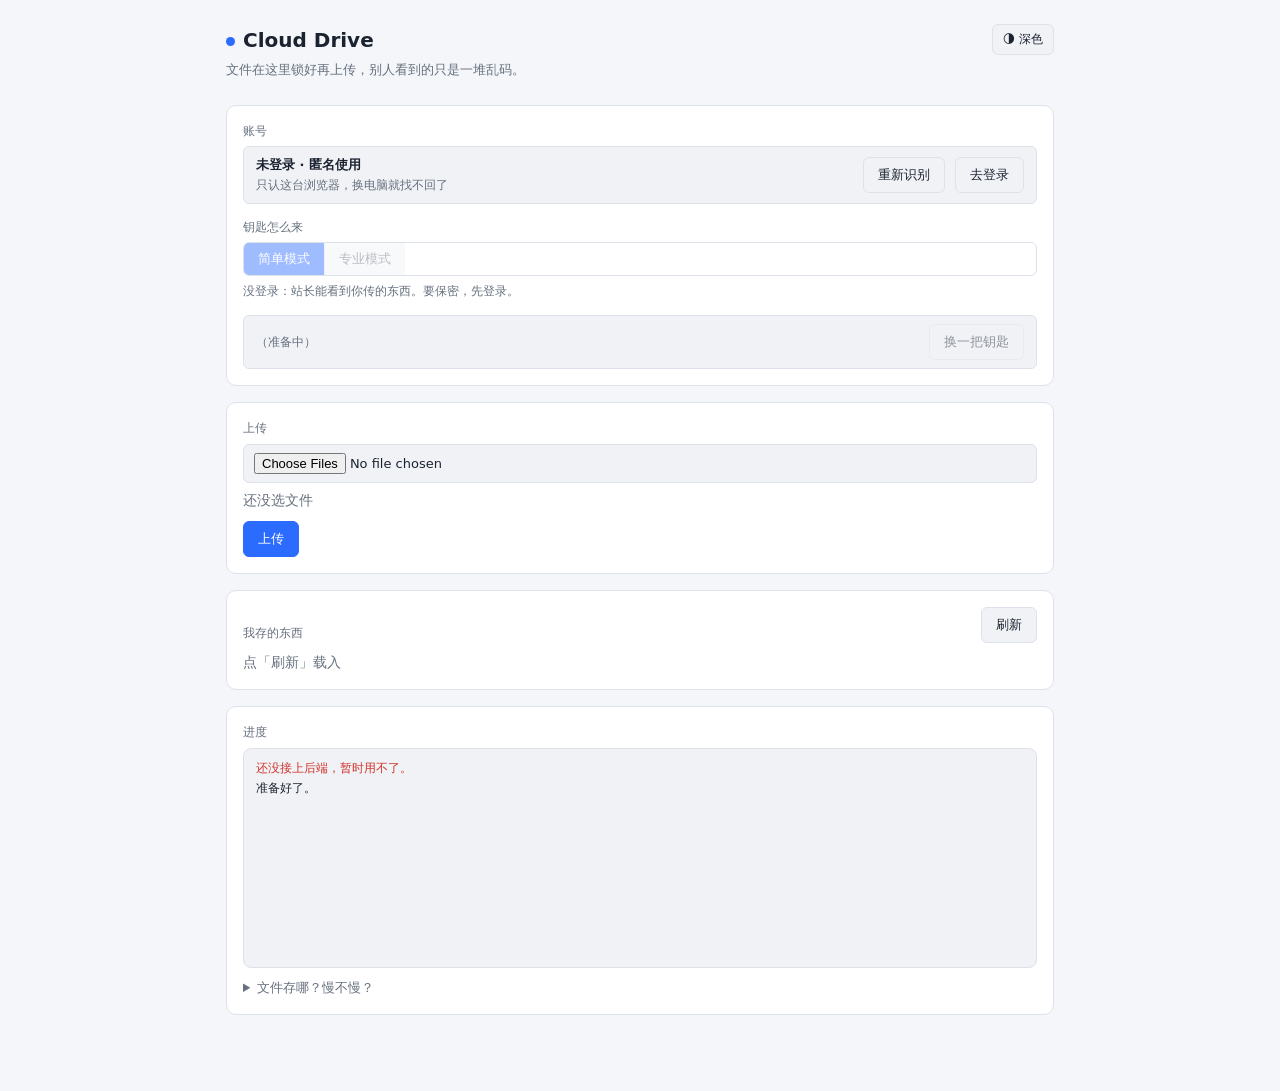
==== commit 1d405cae: "style: 引用样式库 css_effect_map_collection 追加视觉效果（毛玻璃/滚动指示器/四角边框/气泡背景）" ====
--- a/index.html
+++ b/index.html
@@ -13,8 +13,8 @@
     document.documentElement.setAttribute('data-theme', t);
   })();
 </script>
-<link rel="stylesheet" href="css/theme-plus.css">
-<script src="js/theme-plus.js"></script>
+<link rel="stylesheet" href="css/fx-plus.css">
+<script src="js/fx-plus.js"></script>
 </head>
 <body>
 <div class="wrap">
--- a/css/fx-plus.css
+++ b/css/fx-plus.css
@@ -0,0 +1,134 @@
+/* ==========================================================================
+   fx-plus.css · 视觉效果增强
+   全部引用自样式库：liuyiming2024/css_effect_map_collection
+     · 毛玻璃效果/index.html    → backdrop-filter 毛玻璃顶栏 / 浮层
+     · 滚动指示器/index.html    → 顶部滚动进度条
+     · css边框四角/index.html   → 卡片四角装饰线
+     · 纯css气泡背景/index.css  → Hero 区上浮气泡背景
+
+   设计约束：
+     1. 只做「追加」，不改动站点原有任何一条规则；
+     2. 不接管主题 —— 各站点已有自己的亮暗方案（Cloud / Code 用
+        [data-theme="dark"]，Chat / 主页用 body.dark），本文件只对
+        这两种写法各补一份深色取值，不新增第三套机制；
+     3. 效果所需 DOM 由 fx-plus.js 注入，不要求改页面结构。
+   ========================================================================== */
+
+/* ---------- 1. 毛玻璃效果（样式库：毛玻璃效果/index.html）---------- */
+/* 顶栏 / 导航：半透明 + 背景模糊，滚动时内容从下方透出 */
+.nav, #topbar, .glass {
+  -webkit-backdrop-filter: blur(20px) saturate(160%);
+  backdrop-filter: blur(20px) saturate(160%);
+  background: rgba(255, 255, 255, .72);
+}
+/* 侧栏与浮层用弱一档的模糊 */
+.sidebar, #sidebar, .modal, .dropdown {
+  -webkit-backdrop-filter: blur(14px);
+  backdrop-filter: blur(14px);
+}
+/* 深色取值：同时兼容 [data-theme="dark"] 与 body.dark 两种既有写法 */
+html[data-theme="dark"] .nav,
+html[data-theme="dark"] #topbar,
+html[data-theme="dark"] .glass,
+body.dark .nav,
+body.dark #topbar,
+body.dark .glass {
+  background: rgba(23, 27, 34, .72);
+}
+html[data-theme="dark"] .sidebar,
+html[data-theme="dark"] #sidebar,
+html[data-theme="dark"] .modal,
+html[data-theme="dark"] .dropdown,
+body.dark .sidebar,
+body.dark #sidebar,
+body.dark .modal,
+body.dark .dropdown {
+  background: rgba(23, 27, 34, .88);
+}
+
+/* ---------- 2. 滚动指示器（样式库：滚动指示器/index.html）---------- */
+#scroll-progress {
+  position: fixed;
+  top: 0;
+  left: 0;
+  height: 3px;
+  width: 0;
+  z-index: 9999;
+  background: linear-gradient(90deg, var(--brand, #3b7ff2), #7ee787);
+  pointer-events: none;
+  transition: width .08s linear;
+}
+
+/* ---------- 3. CSS 边框四角（样式库：css边框四角/index.html）---------- */
+/* 伪元素实现四角各画两条 1px 短线，不需要改 DOM */
+.corner-box { position: relative; }
+.corner-box::before {
+  content: "";
+  position: absolute;
+  inset: 0;
+  pointer-events: none;
+  --c: var(--brand, #3b7ff2);
+  background:
+    linear-gradient(var(--c), var(--c)) 0    0    / 14px 1px no-repeat,
+    linear-gradient(var(--c), var(--c)) 0    0    / 1px 14px no-repeat,
+    linear-gradient(var(--c), var(--c)) 100% 0    / 14px 1px no-repeat,
+    linear-gradient(var(--c), var(--c)) 100% 0    / 1px 14px no-repeat,
+    linear-gradient(var(--c), var(--c)) 0    100% / 14px 1px no-repeat,
+    linear-gradient(var(--c), var(--c)) 0    100% / 1px 14px no-repeat,
+    linear-gradient(var(--c), var(--c)) 100% 100% / 14px 1px no-repeat,
+    linear-gradient(var(--c), var(--c)) 100% 100% / 1px 14px no-repeat;
+  opacity: .5;
+  transition: opacity .2s ease;
+}
+.corner-box:hover::before { opacity: 1; }
+
+/* ---------- 4. 纯 CSS 气泡背景（样式库：纯css气泡背景/index.css）---------- */
+.hero { position: relative; overflow: hidden; }
+.bubble-bgwall {
+  position: absolute;
+  inset: 0;
+  margin: 0;
+  padding: 0;
+  overflow: hidden;
+  list-style: none;
+  pointer-events: none;
+  z-index: 0;
+}
+.bubble-bgwall li {
+  position: absolute;
+  bottom: -60px;
+  display: block;
+  width: 22px;
+  height: 22px;
+  border-radius: 6px;
+  background-color: rgba(59, 127, 242, .16);
+  animation: bubble-up 16s linear infinite;
+}
+html[data-theme="dark"] .bubble-bgwall li,
+body.dark .bubble-bgwall li { background-color: rgba(125, 179, 255, .20); }
+
+.bubble-bgwall li:nth-child(1)  { left: 10%; animation-duration: 15s; }
+.bubble-bgwall li:nth-child(2)  { left: 20%; width: 34px; height: 34px; animation-duration: 11s; animation-delay: 2s; }
+.bubble-bgwall li:nth-child(3)  { left: 25%; animation-duration: 13s; animation-delay: 4s; }
+.bubble-bgwall li:nth-child(4)  { left: 40%; width: 28px; height: 28px; animation-duration: 9s; }
+.bubble-bgwall li:nth-child(5)  { left: 70%; animation-duration: 14s; animation-delay: 1s; }
+.bubble-bgwall li:nth-child(6)  { left: 80%; width: 40px; height: 40px; animation-duration: 12s; animation-delay: 3s; }
+.bubble-bgwall li:nth-child(7)  { left: 32%; width: 46px; height: 46px; animation-duration: 17s; animation-delay: 2s; }
+.bubble-bgwall li:nth-child(8)  { left: 55%; width: 18px; height: 18px; animation-duration: 15s; animation-delay: 4s; }
+.bubble-bgwall li:nth-child(9)  { left: 25%; width: 20px; height: 20px; animation-duration: 12s; animation-delay: 2s; }
+.bubble-bgwall li:nth-child(10) { left: 85%; width: 44px; height: 44px; animation-duration: 16s; animation-delay: 5s; }
+
+@keyframes bubble-up {
+  0%   { opacity: 0;   transform: translateY(0)      rotate(0deg); }
+  15%  { opacity: .65; }
+  50%  { opacity: .85; transform: translateY(-55vh)  rotate(90deg); }
+  100% { opacity: 0;   transform: translateY(-110vh) rotate(180deg); }
+}
+/* 让 Hero 里原有内容浮在气泡之上 */
+.hero > *:not(.bubble-bgwall) { position: relative; z-index: 1; }
+
+/* ---------- 5. 尊重系统的减弱动效偏好 ---------- */
+@media (prefers-reduced-motion: reduce) {
+  .bubble-bgwall { display: none; }
+  .corner-box::before { transition: none; }
+}
